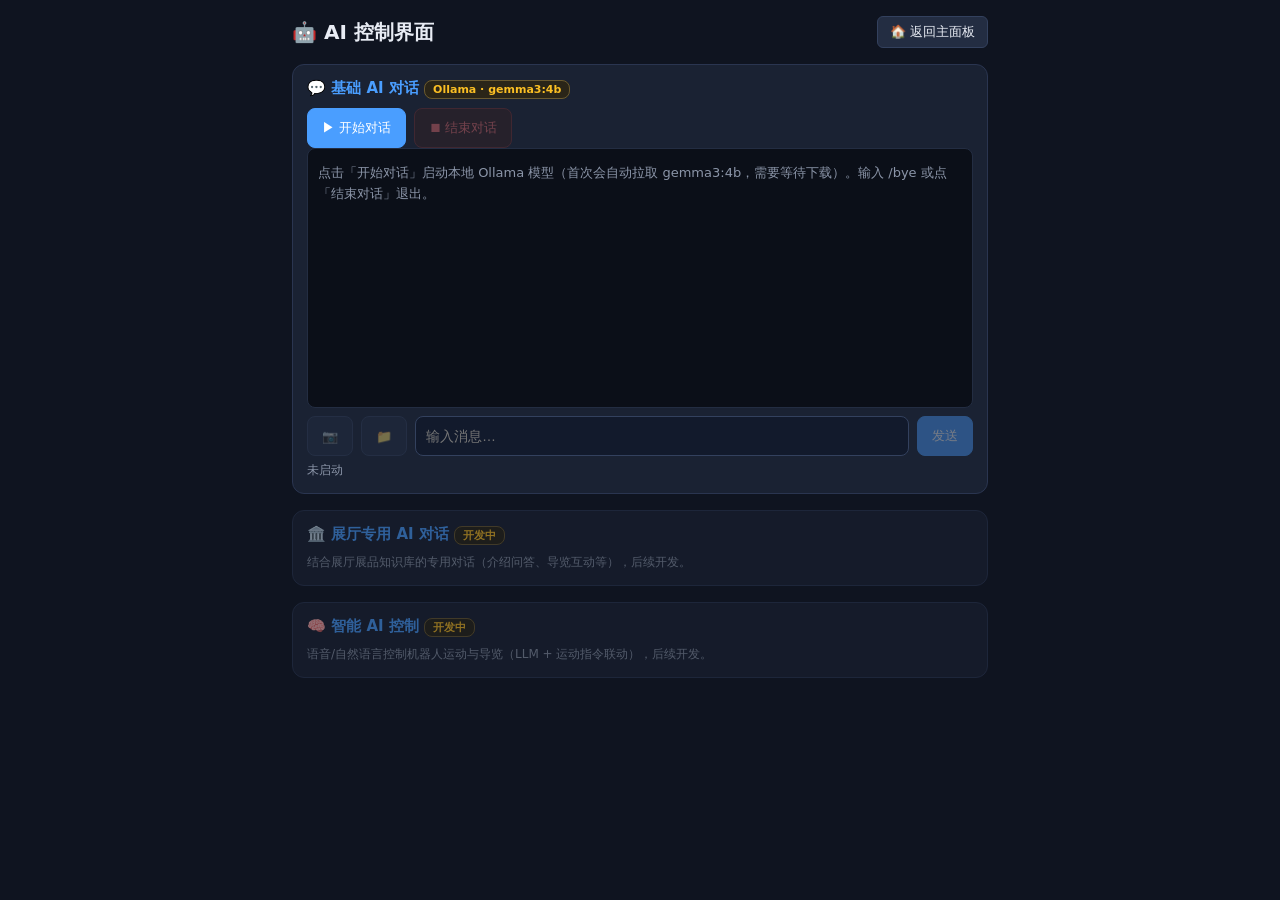
==== static/ai.html @ 1eb15b0d "Add AI control panel: Ollama chat + image/video analysis - Main panel: "AI Control" entry -> /ai pag" ====
<!DOCTYPE html>
<html lang="zh-CN">
<head>
<meta charset="UTF-8">
<meta name="viewport" content="width=device-width, initial-scale=1.0, maximum-scale=1.0, user-scalable=no">
<title>AI 控制界面</title>
<link rel="stylesheet" href="style.css">
<style>
  body { overflow: auto; }
  #ai { max-width: 720px; margin: 0 auto; padding: 16px 12px 40px; display: flex; flex-direction: column; gap: 16px; min-height: 100vh; }
  .ai-header { display: flex; align-items: center; justify-content: space-between; }
  .ai-header h1 { font-size: 20px; }
  .card { background: var(--card); border: 1px solid #2a3550; border-radius: 12px; padding: 14px; }
  .card h2 { font-size: 15px; color: var(--accent); margin-bottom: 10px; }
  .card.disabled { opacity: .55; }
  .dev-tag { font-size: 11px; color: var(--warn); border: 1px solid #6a5a30; background: #2a2518; padding: 2px 8px; border-radius: 8px; }
  .chat-box {
    background: #0b0f18; border: 1px solid #232d42; border-radius: 8px;
    height: 260px; overflow-y: auto; padding: 10px; font-size: 13px; line-height: 1.6;
  }
  .chat-box .user { color: var(--ok); margin: 4px 0; white-space: pre-wrap; }
  .chat-box .ai { color: #cfe3ff; margin: 4px 0; white-space: pre-wrap; }
  .chat-box .sys { color: var(--muted); margin: 4px 0; }
  .input-row { display: flex; gap: 8px; margin-top: 8px; }
  .input-row input {
    flex: 1; padding: 10px; border-radius: 8px; border: 1px solid #33415e;
    background: #121a2c; color: var(--fg); font-size: 14px;
  }
  .btn {
    padding: 10px 14px; border-radius: 8px; border: 1px solid #33415e;
    background: var(--card2); color: var(--fg); cursor: pointer; font-size: 13px; white-space: nowrap;
  }
  .btn.primary { background: var(--accent); border-color: var(--accent); color: #fff; }
  .btn.danger { background: #3a2020; border-color: #7a3030; color: var(--danger); }
  .btn:disabled { opacity: .4; cursor: default; }
  .status { font-size: 12px; color: var(--muted); margin-top: 6px; }
</style>
</head>
<body>
<div id="ai">
  <div class="ai-header">
    <h1>🤖 AI 控制界面</h1>
    <button class="home-btn" onclick="location.href='/'">🏠 返回主面板</button>
  </div>

  <!-- 模块1：基础 AI 对话 -->
  <section class="card">
    <h2>💬 基础 AI 对话 <span class="dev-tag">Ollama · gemma3:4b</span></h2>
    <div style="display:flex; gap:8px;">
      <button class="btn primary" id="btn-ai-start">▶ 开始对话</button>
      <button class="btn danger" id="btn-ai-end" disabled>⏹ 结束对话</button>
    </div>
    <div class="chat-box" id="chat-box">
      <div class="sys">点击「开始对话」启动本地 Ollama 模型（首次会自动拉取 gemma3:4b，需要等待下载）。输入 /bye 或点「结束对话」退出。</div>
    </div>
    <div class="input-row">
      <button class="btn" id="btn-ai-photo" title="拍照分析" disabled>📷</button>
      <button class="btn" id="btn-ai-file" title="导入图片/视频分析" disabled>📁</button>
      <input type="file" id="ai-file-cam" accept="image/*" capture="camera" hidden>
      <input type="file" id="ai-file-pick" accept="image/*,video/*" hidden>
      <input type="text" id="ai-input" placeholder="输入消息…" disabled>
      <button class="btn primary" id="btn-ai-send" disabled>发送</button>
    </div>
    <div class="status" id="ai-status">未启动</div>
  </section>

  <!-- 模块2：展厅专用 AI 对话 -->
  <section class="card disabled">
    <h2>🏛️ 展厅专用 AI 对话 <span class="dev-tag">开发中</span></h2>
    <p class="hint">结合展厅展品知识库的专用对话（介绍问答、导览互动等），后续开发。</p>
  </section>

  <!-- 模块3：智能 AI 控制 -->
  <section class="card disabled">
    <h2>🧠 智能 AI 控制 <span class="dev-tag">开发中</span></h2>
    <p class="hint">语音/自然语言控制机器人运动与导览（LLM + 运动指令联动），后续开发。</p>
  </section>
</div>

<script src="ai.js"></script>
</body>
</html>
---- static/style.css ----
* { box-sizing: border-box; margin: 0; padding: 0; }

:root {
  --bg: #0f1420;
  --card: #1a2233;
  --card2: #232d42;
  --fg: #e8ecf4;
  --muted: #8b95a8;
  --accent: #4a9eff;
  --ok: #34d399;
  --warn: #fbbf24;
  --danger: #f87171;
}

html, body { height: 100%; }
body {
  background: var(--bg);
  color: var(--fg);
  font-family: system-ui, -apple-system, "PingFang SC", "Microsoft YaHei", sans-serif;
  overflow: hidden;
}

#app { display: flex; flex-direction: column; height: 100%; }

header { display: flex; align-items: center; justify-content: space-between;
  padding: 8px 14px; background: var(--card); border-bottom: 1px solid #2a3550; }
.header-right { display: flex; align-items: center; gap: 10px; }
.home-btn {
  padding: 6px 12px; border-radius: 6px; border: 1px solid #33415e;
  background: var(--card2); color: var(--fg); cursor: pointer; font-size: 13px;
  white-space: nowrap;
}
.home-btn:active { transform: scale(.96); }
header h1 { font-size: 17px; font-weight: 600; }
.conn { font-size: 13px; color: var(--warn); }
.conn.ok { color: var(--ok); }
.conn.bad { color: var(--danger); }

main { flex: 1; display: flex; min-height: 0; }

/* ---- map (compact, reference only) ---- */
#map-panel { flex: 0 0 42%; display: flex; flex-direction: column; min-width: 0; }
.map-tools {
  display: flex; align-items: center; gap: 8px; padding: 6px 10px;
  background: var(--card); border-bottom: 1px solid #2a3550; flex-wrap: wrap;
}
.tool {
  padding: 6px 10px; border-radius: 6px; border: 1px solid #33415e;
  background: var(--card2); color: var(--fg); cursor: pointer; font-size: 13px;
}
.tool.active { background: var(--accent); border-color: var(--accent); color: #fff; }
.hint { font-size: 12px; color: var(--muted); }

#map { flex: 1; width: 100%; background: #0b0f18; touch-action: none; cursor: crosshair; }

/* ---- side panel (primary control area) ---- */
#side {
  flex: 1; background: var(--card); border-left: 1px solid #2a3550;
  display: flex; flex-direction: column; overflow-y: auto; min-width: 300px;
}
.card { padding: 10px 12px; border-bottom: 1px solid #2a3550; }
.card h2 { font-size: 14px; margin-bottom: 8px; color: var(--accent); }

.control-row { display: flex; gap: 12px; align-items: center; }

#joystick {
  width: 120px; height: 120px; border-radius: 50%;
  background: radial-gradient(circle, #1e2940 0%, #141c30 100%);
  border: 2px solid #33415e; position: relative; flex-shrink: 0;
  touch-action: none;
}
#joystick::before {
  content: ""; position: absolute; left: 50%; top: 50%;
  width: 1px; height: 100%; background: #2a3550; transform: translateX(-50%);
}
#joystick::after {
  content: ""; position: absolute; top: 50%; left: 0; right: 0;
  height: 1px; background: #2a3550; transform: translateY(-50%);
}
.stick {
  position: absolute; left: 50%; top: 50%;
  width: 44px; height: 44px; border-radius: 50%;
  background: var(--accent); border: 2px solid #7cb8ff;
  transform: translate(-50%, -50%);
  box-shadow: 0 0 12px rgba(74,158,255,.5);
}
#joystick.disabled { opacity: .35; border-color: #555f75; cursor: not-allowed; }
#joystick.disabled::after {
  content: "导览中\n摇杆禁用"; position: absolute; inset: 0;
  display: flex; align-items: center; justify-content: center;
  color: var(--warn); font-size: 11px; text-align: center;
  line-height: 1.6; white-space: pre; pointer-events: none;
}

.btn-grid { display: grid; grid-template-columns: 1fr 1fr; gap: 6px; flex: 1; }
.act {
  padding: 12px 6px; border-radius: 8px; border: 1px solid #33415e;
  background: var(--card2); color: var(--fg); font-size: 13px; cursor: pointer;
}
.act:active { transform: scale(.96); background: #2c3a5c; }
.act.danger { background: #3a2020; border-color: #7a3030; color: var(--danger); }
.act.unlock { background: #203a20; border-color: #2f7a30; color: var(--ok); }

.slider-row { display: flex; align-items: center; gap: 10px; margin-top: 10px; font-size: 13px; }
.slider-row input { flex: 1; }

.wp-actions { display: flex; gap: 8px; margin-bottom: 8px; }
.wp-actions button {
  flex: 1; padding: 8px; border-radius: 6px; border: 1px solid #33415e;
  background: var(--card2); color: var(--fg); cursor: pointer; font-size: 13px;
}

#wp-list { list-style: none; max-height: 180px; overflow-y: auto; }
#wp-list li { display: flex; align-items: center; gap: 8px; padding: 6px 4px;
  border-bottom: 1px solid #232d42; font-size: 13px; }
#wp-list li.wp-item { flex-wrap: wrap; }
.wp-intro { display: flex; gap: 6px; width: 100%; margin-top: 4px; }
.wp-intro .intro-input {
  flex: 1; min-width: 0; padding: 5px 8px; border-radius: 5px;
  border: 1px solid #33415e; background: #121a2c; color: var(--fg); font-size: 12px;
}
.wp-intro .preview {
  padding: 5px 8px; border-radius: 5px; border: 1px solid #33415e;
  background: var(--card2); color: var(--fg); cursor: pointer; font-size: 12px; white-space: nowrap;
}
.wp-intro .mini { color: var(--muted); font-size: 11px; align-self: center; white-space: nowrap; }
.wp-intro .yaw-input {
  width: 64px; padding: 5px 6px; border-radius: 5px;
  border: 1px solid #33415e; background: #121a2c; color: var(--fg); font-size: 12px;
}
.wp-intro .action-select {
  flex: 1; min-width: 0; padding: 5px 6px; border-radius: 5px;
  border: 1px solid #33415e; background: #121a2c; color: var(--fg); font-size: 12px;
}
.tour-row .skip { background: #3a3020; border-color: #7a6030; color: var(--warn); }
#wp-list li input[type=checkbox] { width: 16px; height: 16px; accent-color: var(--accent); }
#wp-list li .wpid { color: var(--muted); font-size: 12px; width: 24px; }
#wp-list li .wpname { flex: 1; overflow: hidden; text-overflow: ellipsis; white-space: nowrap; }
#wp-list li .wpcoord { color: var(--muted); font-size: 11px; }
#wp-list li .del { color: var(--danger); cursor: pointer; border: none; background: none; font-size: 15px; }
#wp-list li .repos {
  color: var(--warn); cursor: pointer; border: 1px solid #6a5a30; background: #2a2518;
  border-radius: 5px; font-size: 11px; padding: 2px 6px; white-space: nowrap;
}

/* tour order 编排 */
.tour-order { list-style: none; margin: 6px 0 8px; max-height: 170px; overflow-y: auto; }
.tour-order li {
  display: flex; align-items: center; gap: 8px; padding: 6px 8px;
  background: #121a2c; border: 1px solid #232d42; border-radius: 6px; margin-bottom: 4px;
  font-size: 13px;
}
.tour-order .o-idx {
  width: 20px; height: 20px; border-radius: 50%; background: var(--accent); color: #fff;
  display: inline-flex; align-items: center; justify-content: center; font-size: 12px; font-weight: 700;
  flex-shrink: 0;
}
.tour-order .o-name { flex: 1; overflow: hidden; text-overflow: ellipsis; white-space: nowrap; }
.tour-order .o-tools { display: flex; gap: 4px; }
.tour-order .mv, .tour-order .rm {
  width: 26px; height: 26px; border-radius: 5px; border: 1px solid #33415e;
  background: var(--card2); color: var(--fg); cursor: pointer; font-size: 13px;
}
.tour-order .mv:disabled { opacity: .3; cursor: default; }
.tour-order .rm { color: var(--danger); }
.tour-order .tour-empty { color: var(--muted); background: transparent; border-style: dashed; text-align: center; }

.tour-row { display: flex; gap: 8px; }
.tour-row button {
  flex: 1; padding: 10px; border-radius: 8px; border: 1px solid #33415e;
  background: var(--card2); color: var(--fg); cursor: pointer; font-size: 14px;
}
.tour-row .danger { background: #3a2020; border-color: #7a3030; color: var(--danger); }
.tour-status { margin-top: 8px; padding: 8px; border-radius: 6px; background: #121a2c; font-size: 13px; }

#status { font-size: 13px; line-height: 1.7; }
#status b { color: var(--ok); font-weight: 600; }

/* ---- mobile: map small strip on top, buttons dominate ---- */
@media (max-width: 900px) {
  main { flex-direction: column; }
  #map-panel { flex: 0 0 32vh; }
  #side { width: 100%; flex: 1 1 auto; border-left: none; border-top: 1px solid #2a3550; }
  .btn-grid .act { padding: 16px 6px; font-size: 15px; }
  #joystick { width: 140px; height: 140px; }
  .card { padding: 12px; }
  .card h2 { font-size: 16px; }
}
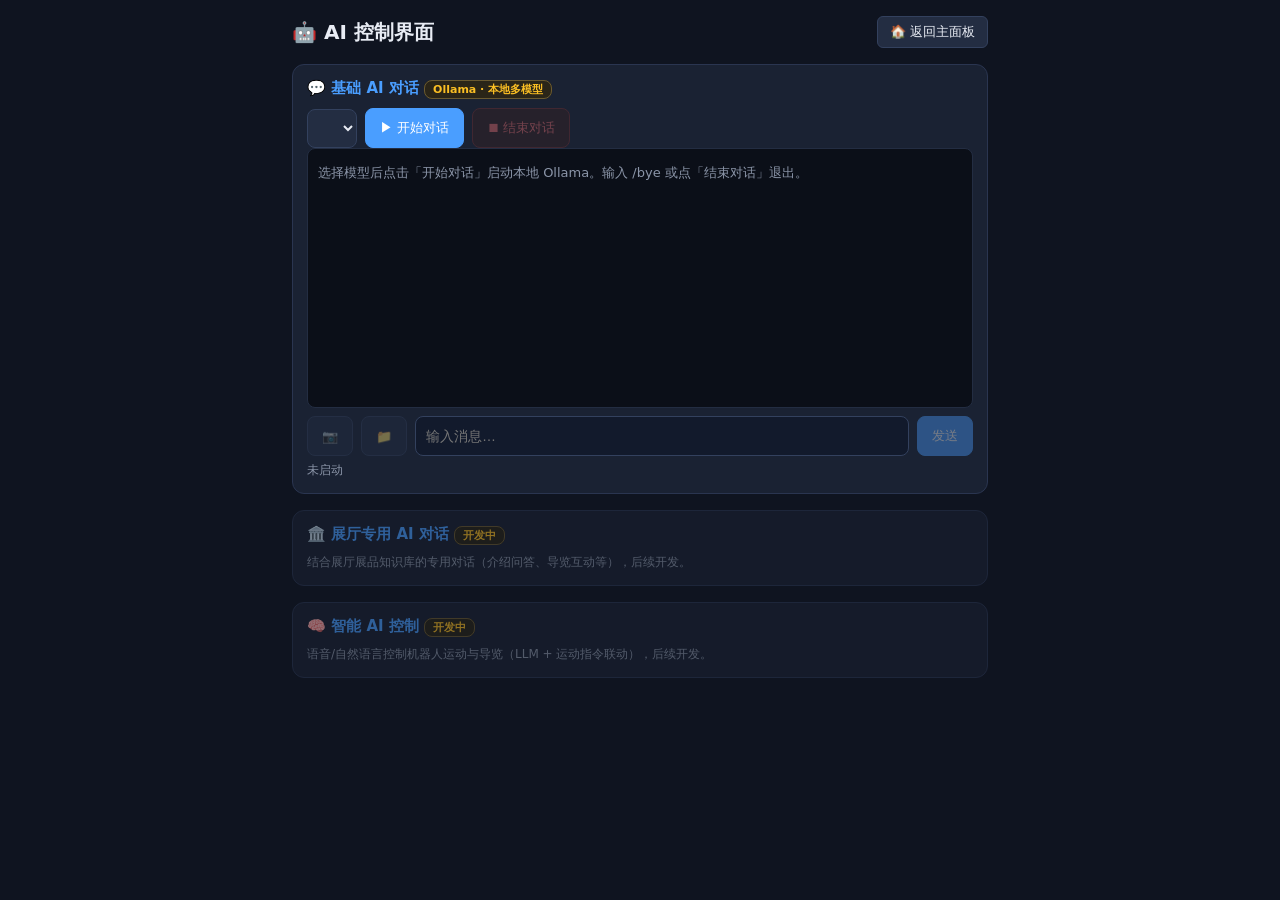
==== commit f3c02bca: "Sync from Jetson deployment: streaming TTS, tour stop cuts narration, model select app.py: - track t" ====
--- a/static/ai.html
+++ b/static/ai.html
@@ -45,13 +45,14 @@
 
   <!-- 模块1：基础 AI 对话 -->
   <section class="card">
-    <h2>💬 基础 AI 对话 <span class="dev-tag">Ollama · gemma3:4b</span></h2>
-    <div style="display:flex; gap:8px;">
+    <h2>💬 基础 AI 对话 <span class="dev-tag">Ollama · 本地多模型</span></h2>
+    <div style="display:flex; gap:8px; align-items:center;">
+      <select id="ai-model" class="btn" style="max-width:230px;" title="选择模型"></select>
       <button class="btn primary" id="btn-ai-start">▶ 开始对话</button>
       <button class="btn danger" id="btn-ai-end" disabled>⏹ 结束对话</button>
     </div>
     <div class="chat-box" id="chat-box">
-      <div class="sys">点击「开始对话」启动本地 Ollama 模型（首次会自动拉取 gemma3:4b，需要等待下载）。输入 /bye 或点「结束对话」退出。</div>
+      <div class="sys">选择模型后点击「开始对话」启动本地 Ollama。输入 /bye 或点「结束对话」退出。</div>
     </div>
     <div class="input-row">
       <button class="btn" id="btn-ai-photo" title="拍照分析" disabled>📷</button>
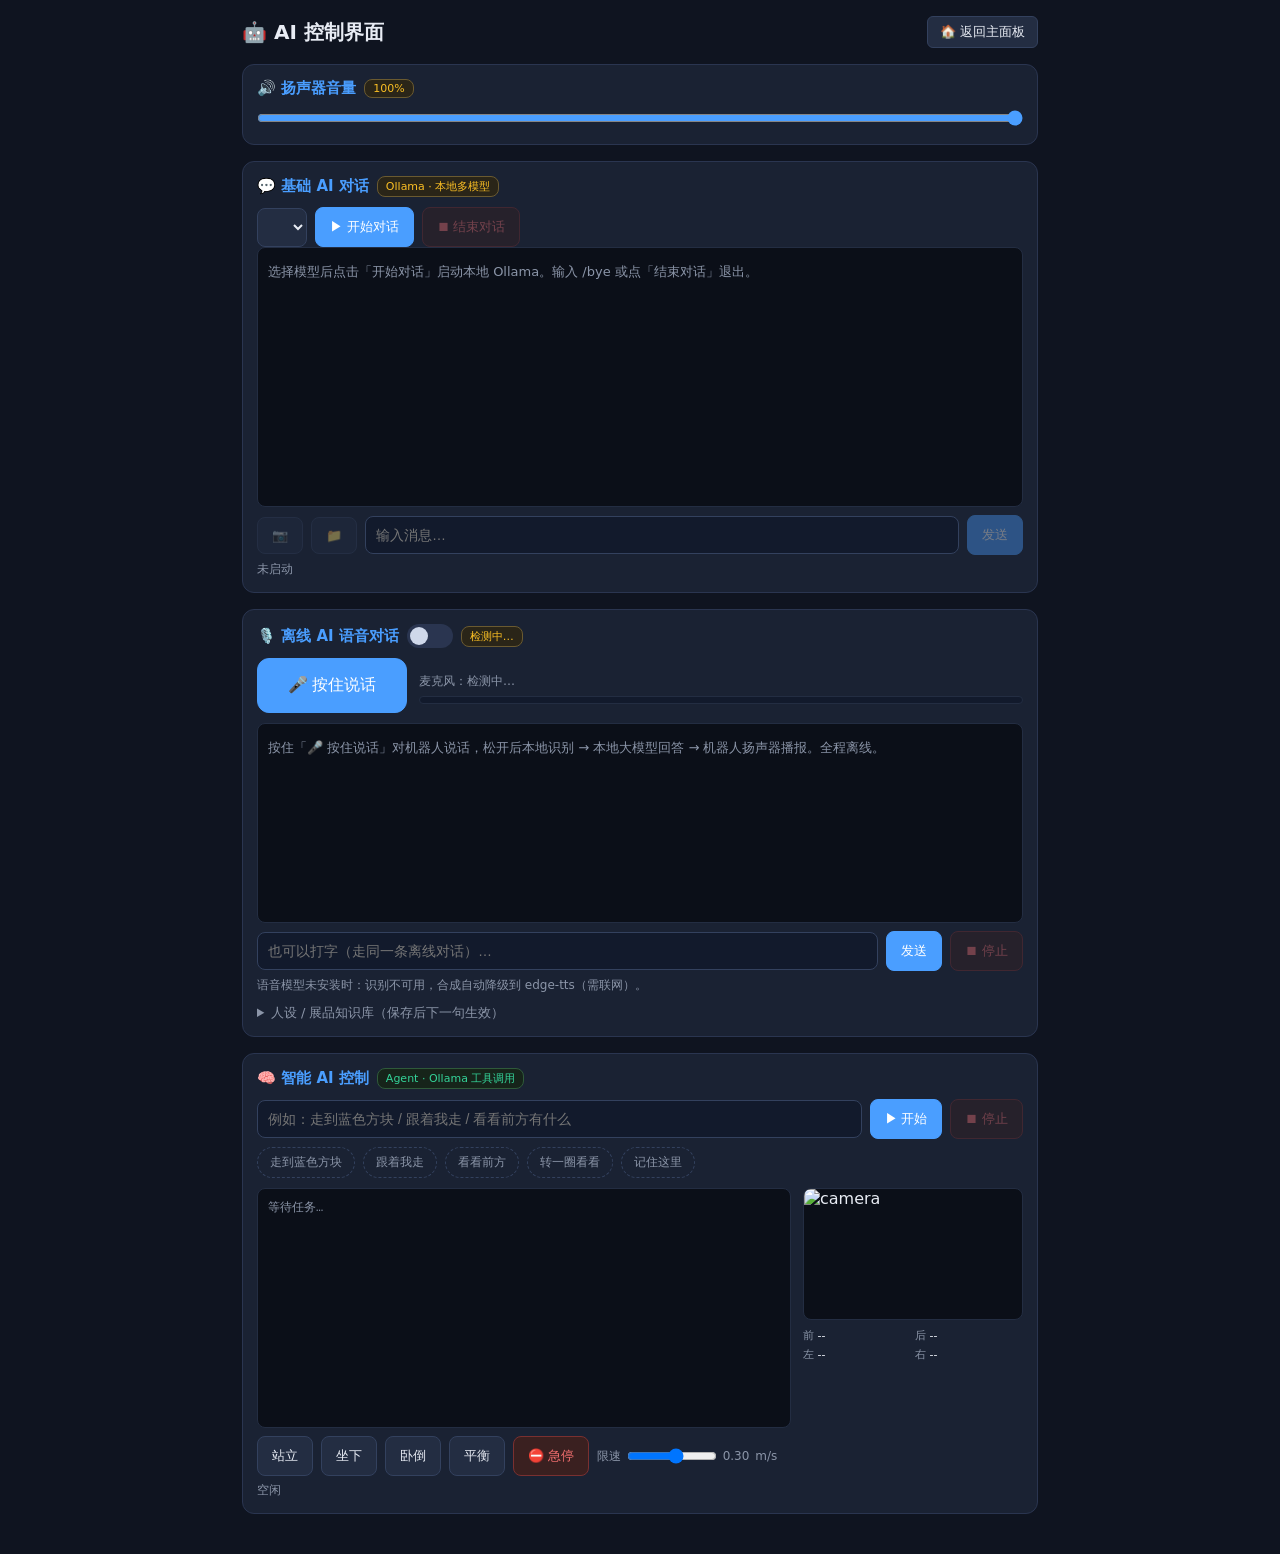
==== commit 45905d10: "AI 控制: 离线语音对话 + 智能 Agent + YOLOX 跟随 + 流式 TTS + 音量控制 - /ai 页面：离线 AI 语音对话（机器人麦克风 Opus -> sherpa ASR ->" ====
--- a/static/ai.html
+++ b/static/ai.html
@@ -7,13 +7,14 @@
 <link rel="stylesheet" href="style.css">
 <style>
   body { overflow: auto; }
-  #ai { max-width: 720px; margin: 0 auto; padding: 16px 12px 40px; display: flex; flex-direction: column; gap: 16px; min-height: 100vh; }
+  #ai { max-width: 820px; margin: 0 auto; padding: 16px 12px 40px; display: flex; flex-direction: column; gap: 16px; min-height: 100vh; }
   .ai-header { display: flex; align-items: center; justify-content: space-between; }
   .ai-header h1 { font-size: 20px; }
   .card { background: var(--card); border: 1px solid #2a3550; border-radius: 12px; padding: 14px; }
-  .card h2 { font-size: 15px; color: var(--accent); margin-bottom: 10px; }
+  .card h2 { font-size: 15px; color: var(--accent); margin-bottom: 10px; display: flex; align-items: center; gap: 8px; flex-wrap: wrap; }
   .card.disabled { opacity: .55; }
-  .dev-tag { font-size: 11px; color: var(--warn); border: 1px solid #6a5a30; background: #2a2518; padding: 2px 8px; border-radius: 8px; }
+  .dev-tag { font-size: 11px; color: var(--warn); border: 1px solid #6a5a30; background: #2a2518; padding: 2px 8px; border-radius: 8px; font-weight: normal; }
+  .dev-tag.ok { color: var(--ok); border-color: #2f5a3a; background: #16241a; }
   .chat-box {
     background: #0b0f18; border: 1px solid #232d42; border-radius: 8px;
     height: 260px; overflow-y: auto; padding: 10px; font-size: 13px; line-height: 1.6;
@@ -21,9 +22,9 @@
   .chat-box .user { color: var(--ok); margin: 4px 0; white-space: pre-wrap; }
   .chat-box .ai { color: #cfe3ff; margin: 4px 0; white-space: pre-wrap; }
   .chat-box .sys { color: var(--muted); margin: 4px 0; }
-  .input-row { display: flex; gap: 8px; margin-top: 8px; }
-  .input-row input {
-    flex: 1; padding: 10px; border-radius: 8px; border: 1px solid #33415e;
+  .input-row { display: flex; gap: 8px; margin-top: 8px; flex-wrap: wrap; align-items: center; }
+  .input-row input[type=text], .input-row input:not([type]) {
+    flex: 1; min-width: 160px; padding: 10px; border-radius: 8px; border: 1px solid #33415e;
     background: #121a2c; color: var(--fg); font-size: 14px;
   }
   .btn {
@@ -34,6 +35,77 @@
   .btn.danger { background: #3a2020; border-color: #7a3030; color: var(--danger); }
   .btn:disabled { opacity: .4; cursor: default; }
   .status { font-size: 12px; color: var(--muted); margin-top: 6px; }
+  .hint { font-size: 12px; color: var(--muted); line-height: 1.6; }
+
+  /* ---- 总开关 ---- */
+  .switch { position: relative; display: inline-block; width: 46px; height: 24px; flex: 0 0 auto; }
+  .switch input {
+    position: absolute; inset: 0; width: 100%; height: 100%; margin: 0;
+    opacity: 0; cursor: pointer; z-index: 2;
+  }
+  .switch .slider {
+    position: absolute; inset: 0; cursor: pointer; background: #2a3550;
+    transition: .2s; border-radius: 24px;
+  }
+  .switch .slider:before {
+    position: absolute; content: ""; height: 18px; width: 18px; left: 3px; top: 3px;
+    background: #cfd8ea; transition: .2s; border-radius: 50%;
+  }
+  .switch input:checked + .slider { background: var(--ok); }
+  .switch input:checked + .slider:before { transform: translateX(22px); }
+
+  /* ---- 语音 ---- */
+  .voice-row { display: flex; gap: 12px; align-items: center; margin-bottom: 10px; }
+  .big-mic {
+    font-size: 16px; padding: 16px 20px; border-radius: 12px; min-width: 150px;
+    touch-action: none; user-select: none; -webkit-user-select: none;
+  }
+  .big-mic.live { background: #7a3030; border-color: #b04040; color: #fff; }
+  .voice-meta { flex: 1; min-width: 120px; }
+  .level-bar { height: 8px; background: #121a2c; border: 1px solid #232d42; border-radius: 6px; overflow: hidden; margin-top: 6px; }
+  .level-bar > div { height: 100%; width: 0%; background: linear-gradient(90deg, #2f7a4a, #d8b640, #b04040); transition: width .1s; }
+  .prompt-editor { margin-top: 10px; }
+  .prompt-editor summary { cursor: pointer; font-size: 13px; color: var(--muted); }
+  .prompt-editor textarea {
+    width: 100%; margin-top: 8px; padding: 10px; border-radius: 8px;
+    border: 1px solid #33415e; background: #121a2c; color: var(--fg);
+    font-size: 13px; line-height: 1.5; resize: vertical; box-sizing: border-box;
+  }
+
+  /* ---- Agent ---- */
+  .chips { display: flex; gap: 8px; flex-wrap: wrap; margin: 8px 0; }
+  .chip {
+    padding: 6px 12px; border-radius: 16px; border: 1px dashed #33415e;
+    background: transparent; color: var(--muted); cursor: pointer; font-size: 12px;
+  }
+  .chip:hover { color: var(--fg); border-color: var(--accent); }
+  .agent-panel { display: flex; gap: 12px; margin-top: 10px; align-items: stretch; }
+  .agent-log {
+    flex: 1; min-width: 0; height: 240px; overflow-y: auto; background: #0b0f18;
+    border: 1px solid #232d42; border-radius: 8px; padding: 10px;
+    font-size: 12px; line-height: 1.6; font-family: ui-monospace, Menlo, Consolas, monospace;
+  }
+  .agent-log .step { color: var(--muted); }
+  .agent-log .tool { color: #d8b640; }
+  .agent-log .ok { color: var(--ok); }
+  .agent-log .err { color: var(--danger); }
+  .agent-log .say { color: #cfe3ff; }
+  .agent-side { width: 220px; flex: 0 0 auto; display: flex; flex-direction: column; gap: 8px; }
+  .agent-side img {
+    width: 100%; height: 132px; object-fit: cover; border-radius: 8px;
+    border: 1px solid #232d42; background: #0b0f18;
+  }
+  .lidar { font-size: 11px; color: var(--muted); display: grid; grid-template-columns: 1fr 1fr; gap: 4px; }
+  .lidar b { color: var(--fg); font-weight: normal; }
+  .speed { font-size: 12px; color: var(--muted); display: flex; align-items: center; gap: 6px; }
+  .speed input { width: 90px; }
+  .vol-slider { width: 100%; accent-color: var(--accent); margin: 2px 0 0; }
+  @media (max-width: 640px) {
+    .agent-panel { flex-direction: column; }
+    .agent-side { width: 100%; flex-direction: row; }
+    .agent-side img { width: 50%; height: 100px; }
+    .lidar { width: 50%; }
+  }
 </style>
 </head>
 <body>
@@ -43,6 +115,12 @@
     <button class="home-btn" onclick="location.href='/'">🏠 返回主面板</button>
   </div>
 
+  <!-- 扬声器音量（作用于 AI 回复与导览解说） -->
+  <section class="card" id="card-volume">
+    <h2>🔊 扬声器音量 <span class="dev-tag" id="vol-val">100%</span></h2>
+    <input type="range" id="vol-slider" class="vol-slider" min="0" max="100" step="5" value="100">
+  </section>
+
   <!-- 模块1：基础 AI 对话 -->
   <section class="card">
     <h2>💬 基础 AI 对话 <span class="dev-tag">Ollama · 本地多模型</span></h2>
@@ -65,16 +143,78 @@
     <div class="status" id="ai-status">未启动</div>
   </section>
 
-  <!-- 模块2：展厅专用 AI 对话 -->
-  <section class="card disabled">
-    <h2>🏛️ 展厅专用 AI 对话 <span class="dev-tag">开发中</span></h2>
-    <p class="hint">结合展厅展品知识库的专用对话（介绍问答、导览互动等），后续开发。</p>
+  <!-- 模块2：离线 AI 语音对话（可手动开关） -->
+  <section class="card" id="card-voice">
+    <h2>
+      🎙️ 离线 AI 语音对话
+      <label class="switch" title="离线 AI 总开关">
+        <input type="checkbox" id="ai-toggle">
+        <span class="slider"></span>
+      </label>
+      <span class="dev-tag" id="ai-switch-state">检测中…</span>
+    </h2>
+    <div class="voice-row">
+      <button class="btn primary big-mic" id="btn-mic" disabled>🎤 按住说话</button>
+      <div class="voice-meta">
+        <div class="status" id="voice-status">麦克风：检测中…</div>
+        <div class="level-bar"><div id="level-fill"></div></div>
+      </div>
+    </div>
+    <div class="chat-box" id="voice-box" style="height:200px;">
+      <div class="sys">按住「🎤 按住说话」对机器人说话，松开后本地识别 → 本地大模型回答 → 机器人扬声器播报。全程离线。</div>
+    </div>
+    <div class="input-row">
+      <input type="text" id="voice-input" placeholder="也可以打字（走同一条离线对话）…" disabled>
+      <button class="btn primary" id="btn-voice-send" disabled>发送</button>
+      <button class="btn danger" id="btn-voice-stop" disabled>⏹ 停止</button>
+    </div>
+    <div class="status" id="voice-hint">语音模型未安装时：识别不可用，合成自动降级到 edge-tts（需联网）。</div>
+    <details class="prompt-editor">
+      <summary>人设 / 展品知识库（保存后下一句生效）</summary>
+      <textarea id="ai-prompt" rows="4" placeholder="例如：你是展厅讲解员小宇，说话简洁友好，回答控制在两三句话以内。"></textarea>
+      <div class="input-row">
+        <button class="btn" id="btn-ai-prompt-save">保存人设</button>
+        <span class="status" id="ai-prompt-status"></span>
+      </div>
+    </details>
   </section>
 
   <!-- 模块3：智能 AI 控制 -->
-  <section class="card disabled">
-    <h2>🧠 智能 AI 控制 <span class="dev-tag">开发中</span></h2>
-    <p class="hint">语音/自然语言控制机器人运动与导览（LLM + 运动指令联动），后续开发。</p>
+  <section class="card" id="card-agent">
+    <h2>🧠 智能 AI 控制 <span class="dev-tag" id="agent-tag">Agent · Ollama 工具调用</span></h2>
+    <div class="input-row">
+      <input type="text" id="agent-task" placeholder="例如：走到蓝色方块 / 跟着我走 / 看看前方有什么" disabled>
+      <button class="btn primary" id="btn-agent-start" disabled>▶ 开始</button>
+      <button class="btn danger" id="btn-agent-stop" disabled>⏹ 停止</button>
+    </div>
+    <div class="chips">
+      <button class="chip" data-task="走到蓝色方块那里">走到蓝色方块</button>
+      <button class="chip" data-task="跟着我走30秒">跟着我走</button>
+      <button class="chip" data-task="看看前方有什么，用一句话告诉我">看看前方</button>
+      <button class="chip" data-task="原地转一圈，看看周围环境">转一圈看看</button>
+      <button class="chip" data-task="把这里记成老板办公室">记住这里</button>
+    </div>
+    <div class="agent-panel">
+      <div class="agent-log" id="agent-log">
+        <div class="step">等待任务…</div>
+      </div>
+      <div class="agent-side">
+        <img id="agent-frame" alt="camera" src="/api/ai/frame.jpg">
+        <div class="lidar" id="lidar-bars">
+          <span>前 <b>--</b></span><span>后 <b>--</b></span>
+          <span>左 <b>--</b></span><span>右 <b>--</b></span>
+        </div>
+      </div>
+    </div>
+    <div class="input-row">
+      <button class="btn" data-quick="standup" disabled>站立</button>
+      <button class="btn" data-quick="sit" disabled>坐下</button>
+      <button class="btn" data-quick="lie_down" disabled>卧倒</button>
+      <button class="btn" data-quick="balance" disabled>平衡</button>
+      <button class="btn danger" data-quick="emergency" disabled>⛔ 急停</button>
+      <label class="speed">限速 <input type="range" id="agent-speed" min="5" max="50" value="30"><span id="agent-speed-val">0.30</span> m/s</label>
+    </div>
+    <div class="status" id="agent-status">空闲</div>
   </section>
 </div>
 
--- a/static/style.css
+++ b/static/style.css
@@ -93,6 +93,7 @@
 }
 
 .btn-grid { display: grid; grid-template-columns: 1fr 1fr; gap: 6px; flex: 1; }
+.pose-row { display: grid; grid-template-columns: repeat(3, 1fr); gap: 6px; margin-top: 10px; }
 .act {
   padding: 12px 6px; border-radius: 8px; border: 1px solid #33415e;
   background: var(--card2); color: var(--fg); font-size: 13px; cursor: pointer;
@@ -142,6 +143,16 @@
   color: var(--warn); cursor: pointer; border: 1px solid #6a5a30; background: #2a2518;
   border-radius: 5px; font-size: 11px; padding: 2px 6px; white-space: nowrap;
 }
+/* 旧版（odom 系）点位：置灰 + 角标 */
+#wp-list li.wp-item.legacy { opacity: .55; }
+#wp-list li .wp-badge {
+  font-size: 10px; color: var(--warn); border: 1px solid #7a6030;
+  border-radius: 4px; padding: 1px 5px; white-space: nowrap;
+}
+#wp-list li.wp-legacy-note {
+  display: block; font-size: 11px; color: var(--warn);
+  padding: 6px 4px; border-bottom: 1px dashed #6a5a30;
+}
 
 /* tour order 编排 */
 .tour-order { list-style: none; margin: 6px 0 8px; max-height: 170px; overflow-y: auto; }
@@ -165,13 +176,32 @@
 .tour-order .rm { color: var(--danger); }
 .tour-order .tour-empty { color: var(--muted); background: transparent; border-style: dashed; text-align: center; }
 
-.tour-row { display: flex; gap: 8px; }
+.tour-row { display: flex; gap: 8px; flex-wrap: wrap; }
 .tour-row button {
-  flex: 1; padding: 10px; border-radius: 8px; border: 1px solid #33415e;
-  background: var(--card2); color: var(--fg); cursor: pointer; font-size: 14px;
+  flex: 1 1 auto; min-width: 0; padding: 10px 8px; border-radius: 8px;
+  border: 1px solid #33415e; background: var(--card2); color: var(--fg);
+  cursor: pointer; font-size: 14px; white-space: nowrap;
 }
 .tour-row .danger { background: #3a2020; border-color: #7a3030; color: var(--danger); }
 .tour-status { margin-top: 8px; padding: 8px; border-radius: 6px; background: #121a2c; font-size: 13px; }
+
+/* ---- SLAM 持久地图 ---- */
+.slam-state {
+  margin-bottom: 8px; padding: 8px; border-radius: 6px;
+  background: #121a2c; font-size: 13px; color: var(--muted);
+}
+.slam-row { display: flex; gap: 8px; margin-bottom: 8px; }
+.slam-input, .slam-select {
+  flex: 1; min-width: 0; padding: 9px 10px; border-radius: 8px;
+  border: 1px solid #33415e; background: var(--card2); color: var(--fg);
+  font-size: 14px;
+}
+.slam-row + .tour-row { margin-bottom: 8px; }
+.tour-row button:disabled { opacity: .35; cursor: not-allowed; }
+.wp-frame {
+  margin-top: 8px; font-size: 12px; color: var(--muted);
+  padding: 6px 8px; border-radius: 6px; background: #121a2c;
+}
 
 #status { font-size: 13px; line-height: 1.7; }
 #status b { color: var(--ok); font-weight: 600; }
